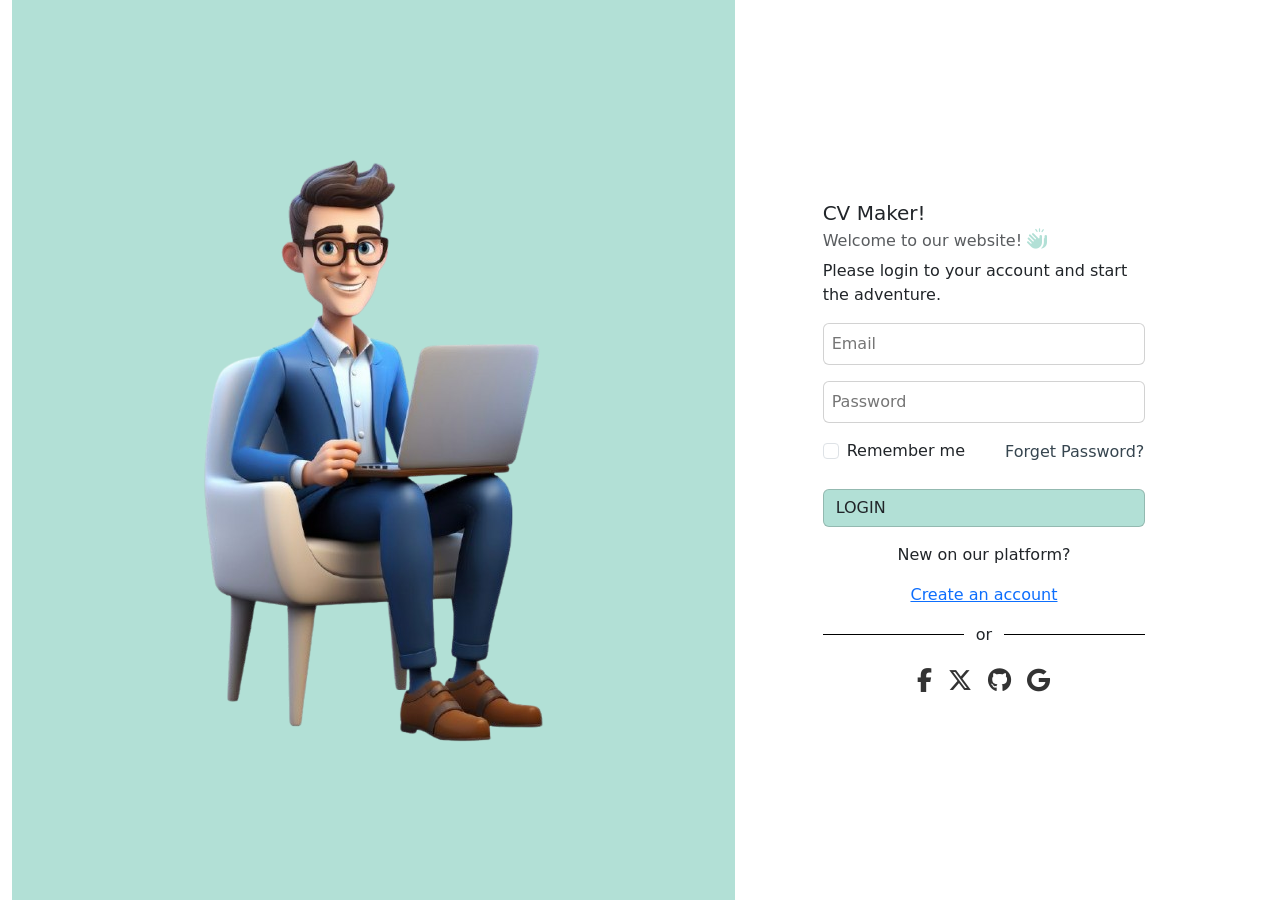
==== index.html @ 927c0a65 "Add files via upload" ====
<!DOCTYPE html>
<html lang="en">
<head>
    <link href="https://cdn.jsdelivr.net/npm/bootstrap@5.0.2/dist/css/bootstrap.min.css" rel="stylesheet">
    <link rel="stylesheet" href="https://cdnjs.cloudflare.com/ajax/libs/font-awesome/6.5.0/css/all.min.css">
    <meta charset="UTF-8">
    <meta name="viewport" content="width=device-width, initial-scale=1.0">
    <title>Document</title>
    <style>
        body{
            margin: none;
            padding: none;
        }
        .box1{
            height: 100vh;
            background-color: #B2E0D6;
            background-image: url(sss.png);
            background-repeat: no-repeat;
            background-position: center;
        }
        .box2{
            height: 100vh;
            background-color: white;
        }
      
      @media (min-width:993px){
        .ss{
            margin-top: 250px;
        }
      }
      .divider {
  display: flex;
  align-items: center;
  text-align: center;
  margin: 1rem 0;
}

.divider::before,
.divider::after {
  content: "";
  flex: 1;
  border-bottom: 1px solid black; /* Solid line */
}

.divider:not(:empty)::before {
  margin-right: 0.75em;
}

.divider:not(:empty)::after {
  margin-left: 0.75em;
}
.social-icons {
  display: flex;
  justify-content: center;
  gap: 1rem;
  margin-top: 1rem;
}

.icon {
  font-size: 1.5rem; /* adjust size here */
  color: #333;        /* default icon color */
  transition: color 0.3s;
}

.icon:hover {
  color: #B2E0D6;     /* change on hover */
}
         .icon-row {
      display: flex;
      gap: 15px;
      justify-content: center;
      align-items: center;
      margin-top: 40px;
    }

    .hand-icon {
      font-size: 20px;
      color: #B2E0D6; /* Default color (you can customize this) */
      cursor: pointer;
      transition: color 0.3s ease;
    }

    .hand-icon:hover {
      color: #36454F; /* Optional hover effect */
    }
         input:hover{
             cursor: pointer;
             transition:  0.9s ease;
             box-shadow: 0 0 10px #B2E0D6;
        }
    </style>
</head>
<body>
    <div class="container-fluid">
    <div class="row">
      <div class="col-12 col-lg-7 col-md-6 col-sm-12">
        <div class="box1">
        </div>
      </div>
  <div class="col-12 col-lg-4 col-md-6 col-sm-12">
  <div class="box2 d-flex justify-content-center align-items-center" style="min-height: 100vh;">
    <div class="card ms-lg-5" style="width: 180rem; background: transparent; border: none;">
      <div class="card-body">
        <h5 class="card-title">CV Maker!</h5>
        <h6 class="card-subtitle mb-2 text-muted">Welcome to our website! <i class="fas fa-hands-clapping hand-icon"></i></h6>
     
   

        <p class="card-text">Please login to your account and start the adventure.</p>

        <!-- Email Input -->
        <input type="text" class="card p-2 w-100" placeholder="Email" id="gmail">

        <!-- Password Input -->
        <input type="password" class="card mt-3 p-2 w-100" placeholder="Password" id="password">

        <!-- Checkbox (left) and Forget Password (right) in same row -->
        <div class="d-flex justify-content-between align-items-center mt-3">
          <div class="form-check">
            <input class="form-check-input" type="checkbox" id="flexCheckDefault" >
            <label class="form-check-label" for="flexCheckDefault">Remember me</label>
          </div>
          <button class="btn  p-0" type="button" style="color: #36454F;">Forget Password?</button>
        </div>

        <!-- Login Button -->
        <button class="card btn mt-4 w-100" type="button" style="background-color: #B2E0D6;" onclick="login()" >LOGIN</button>
        <p class="mt-3 mb-3" style="text-align: center;">New on our platform?</p>
        <a href="" class="d-block text-center">Create an account</a>
        <div class="divider">
  <span>or</span>
</div>
<div class="social-icons">
  <a href="#" class="icon facebook"><i class="fab fa-facebook-f"></i></a>
  <a href="#" class="icon twitter"><i class="fab fa-x-twitter"></i></a>
  <a href="#" class="icon github"><i class="fab fa-github"></i></a>
  <a href="#" class="icon google"><i class="fab fa-google"></i></a>
</div>
      </div>
    </div>
  </div>
</div>
    
  </div>
</div>
      <script src="login.js"></script>
    <script src="https://cdn.jsdelivr.net/npm/bootstrap@5.0.2/dist/js/bootstrap.bundle.min.js"></script>
</body>
</html>
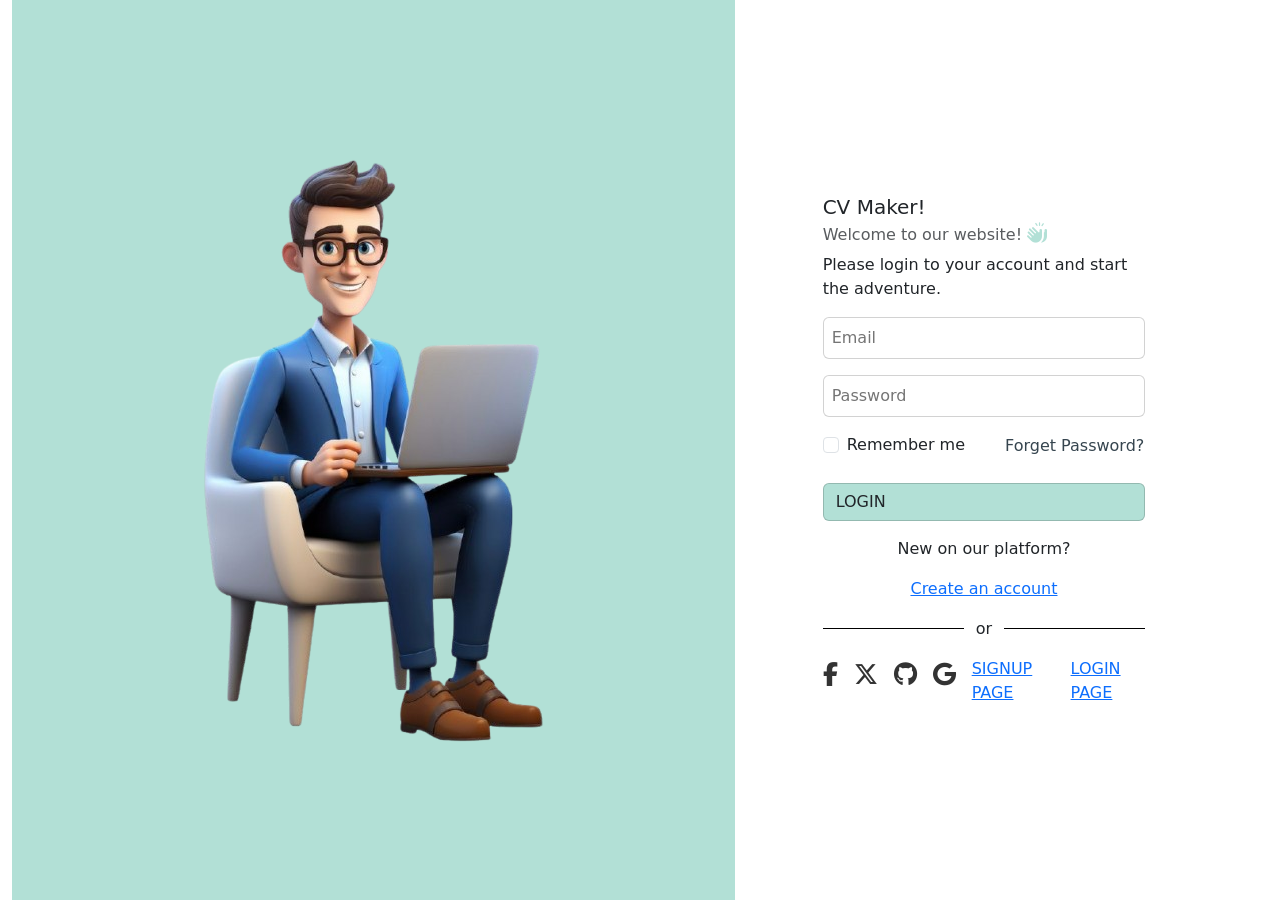
==== commit 18df0363: "Fix HTML structure and add signup/login links" ====
--- a/index.html
+++ b/index.html
@@ -135,6 +135,8 @@
   <a href="#" class="icon twitter"><i class="fab fa-x-twitter"></i></a>
   <a href="#" class="icon github"><i class="fab fa-github"></i></a>
   <a href="#" class="icon google"><i class="fab fa-google"></i></a>
+    <a href="signup_1.html" ></i0>SIGNUP PAGE</a>
+     <a href="login_1.html" ></i0>LOGIN PAGE</a>
 </div>
       </div>
     </div>
@@ -148,3 +150,4 @@
 </body>
 </html>
 
+
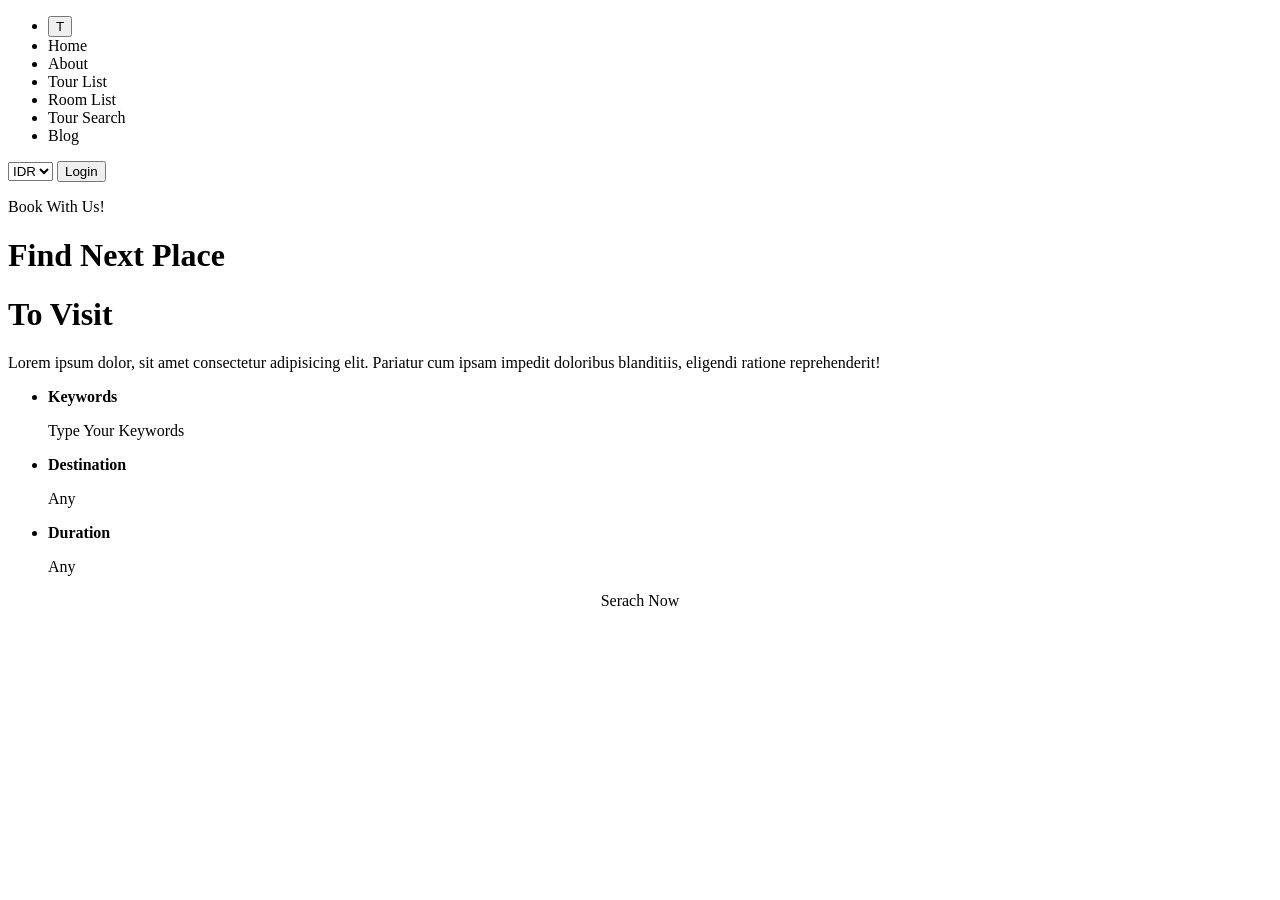
==== commit 95940147: "Refactor index.html with custom styles and layout Removed Bootstrap and Font Awesome links, added cu" ====
--- a/index.html
+++ b/index.html
@@ -1,153 +1,93 @@
 <!DOCTYPE html>
 <html lang="en">
 <head>
-    <link href="https://cdn.jsdelivr.net/npm/bootstrap@5.0.2/dist/css/bootstrap.min.css" rel="stylesheet">
-    <link rel="stylesheet" href="https://cdnjs.cloudflare.com/ajax/libs/font-awesome/6.5.0/css/all.min.css">
     <meta charset="UTF-8">
     <meta name="viewport" content="width=device-width, initial-scale=1.0">
     <title>Document</title>
-    <style>
-        body{
-            margin: none;
-            padding: none;
-        }
-        .box1{
-            height: 100vh;
-            background-color: #B2E0D6;
-            background-image: url(sss.png);
-            background-repeat: no-repeat;
-            background-position: center;
-        }
-        .box2{
-            height: 100vh;
-            background-color: white;
-        }
-      
-      @media (min-width:993px){
-        .ss{
-            margin-top: 250px;
-        }
-      }
-      .divider {
-  display: flex;
-  align-items: center;
-  text-align: center;
-  margin: 1rem 0;
-}
-
-.divider::before,
-.divider::after {
-  content: "";
-  flex: 1;
-  border-bottom: 1px solid black; /* Solid line */
-}
-
-.divider:not(:empty)::before {
-  margin-right: 0.75em;
-}
-
-.divider:not(:empty)::after {
-  margin-left: 0.75em;
-}
-.social-icons {
-  display: flex;
-  justify-content: center;
-  gap: 1rem;
-  margin-top: 1rem;
-}
-
-.icon {
-  font-size: 1.5rem; /* adjust size here */
-  color: #333;        /* default icon color */
-  transition: color 0.3s;
-}
-
-.icon:hover {
-  color: #B2E0D6;     /* change on hover */
-}
-         .icon-row {
-      display: flex;
-      gap: 15px;
-      justify-content: center;
-      align-items: center;
-      margin-top: 40px;
-    }
-
-    .hand-icon {
-      font-size: 20px;
-      color: #B2E0D6; /* Default color (you can customize this) */
-      cursor: pointer;
-      transition: color 0.3s ease;
-    }
-
-    .hand-icon:hover {
-      color: #36454F; /* Optional hover effect */
-    }
-         input:hover{
-             cursor: pointer;
-             transition:  0.9s ease;
-             box-shadow: 0 0 10px #B2E0D6;
-        }
-    </style>
+    <!-- CSS FILE -->
+    <link rel="stylesheet" href="style.css">
+    <!-- FONT CDM -->
+    <link rel="preconnect" href="https://fonts.googleapis.com">
+    <link rel="preconnect" href="https://fonts.gstatic.com" crossorigin>
+    <link href="https://fonts.googleapis.com/css2?family=Poppins:wght@100;200;300;400;500;600;700;800;900&display=swap" rel="stylesheet">
+    <!-- REMIX ICON CDN -->
+     <link
+  href="https://cdn.jsdelivr.net/npm/remixicon@4.6.0/fonts/remixicon.css"
+  rel="stylesheet"
+     />
 </head>
 <body>
-    <div class="container-fluid">
-    <div class="row">
-      <div class="col-12 col-lg-7 col-md-6 col-sm-12">
-        <div class="box1">
+    <!-- NAVBAR -->
+     <div class="navbar">
+        <div class="nav_section">
+            <div class="nav_left_side">
+                <ul class="nav_option_list" >
+                    <li><button class="t_button" >T</button></li>
+                    <li>Home</li>
+                    <li>About</li>
+                    <li>Tour List</li>
+                    <li>Room List</li>
+                    <li>Tour Search</li>
+                    <li>Blog</li>
+                </ul>
+            </div>
+            <div class="nav_right_side">
+                <div class="right_nav_items" >
+                <select name="" id="" class="idr_select">
+                    <option value="">IDR</option>
+                </select>
+                <button class="login_button" >Login</button>
+                </div>
+            </div>
+        </div>
+     </div>
+     <!-- HERO'S SECTION -->
+      <div class="heros_area">
+        <div class="heros_section">
+            <div class="hero_left_side">
+                <p class="book_text" >Book With Us!</p>
+                <h1 class="head_1" >Find Next Place</h1>
+                <h1 class="head_2" >To <span class="visit_text" >Visit</span></h1>
+                <p class="loream_text" >Lorem ipsum dolor, sit amet consectetur adipisicing elit. Pariatur cum ipsam impedit doloribus blanditiis, eligendi ratione reprehenderit! </p>
+                <div class="heros_option_box">
+                    <div>
+                    <ul class="heros_options" >
+                        <li>
+                            <div>
+                                <b>Keywords</b>
+                                <p class="option_bottom" >Type Your Keywords</p>
+                            </div>
+                        </li>
+                        <li>
+                            <div>
+                                <b>Destination</b>
+                                <p class="option_bottom" >Any</p>
+                            </div>
+                        </li>
+                        <li>
+                            <div>
+                                <b>Duration</b>
+                                <p class="option_bottom" >Any</p>
+                            </div>
+                        </li>
+                    </ul>
+                    </div>
+                    <div>
+                        <div class="icon_search_class" >
+                            <div>
+                                <div class="icon_serach" >
+                                    <i class="ri-search-line"></i>
+                                </div>
+                                <p style="text-align: center;" >Serach Now</p>
+                                </div>
+                            </div>
+                    </div>
+                </div>
+            </div>
+             <div class="hero_right_side">
+                <img class="hero_image"  src="shifaaz-shamoon-_STLYdogRF4-unsplash 1.png" alt="">
+             </div>
         </div>
       </div>
-  <div class="col-12 col-lg-4 col-md-6 col-sm-12">
-  <div class="box2 d-flex justify-content-center align-items-center" style="min-height: 100vh;">
-    <div class="card ms-lg-5" style="width: 180rem; background: transparent; border: none;">
-      <div class="card-body">
-        <h5 class="card-title">CV Maker!</h5>
-        <h6 class="card-subtitle mb-2 text-muted">Welcome to our website! <i class="fas fa-hands-clapping hand-icon"></i></h6>
-     
-   
-
-        <p class="card-text">Please login to your account and start the adventure.</p>
-
-        <!-- Email Input -->
-        <input type="text" class="card p-2 w-100" placeholder="Email" id="gmail">
-
-        <!-- Password Input -->
-        <input type="password" class="card mt-3 p-2 w-100" placeholder="Password" id="password">
-
-        <!-- Checkbox (left) and Forget Password (right) in same row -->
-        <div class="d-flex justify-content-between align-items-center mt-3">
-          <div class="form-check">
-            <input class="form-check-input" type="checkbox" id="flexCheckDefault" >
-            <label class="form-check-label" for="flexCheckDefault">Remember me</label>
-          </div>
-          <button class="btn  p-0" type="button" style="color: #36454F;">Forget Password?</button>
-        </div>
-
-        <!-- Login Button -->
-        <button class="card btn mt-4 w-100" type="button" style="background-color: #B2E0D6;" onclick="login()" >LOGIN</button>
-        <p class="mt-3 mb-3" style="text-align: center;">New on our platform?</p>
-        <a href="" class="d-block text-center">Create an account</a>
-        <div class="divider">
-  <span>or</span>
-</div>
-<div class="social-icons">
-  <a href="#" class="icon facebook"><i class="fab fa-facebook-f"></i></a>
-  <a href="#" class="icon twitter"><i class="fab fa-x-twitter"></i></a>
-  <a href="#" class="icon github"><i class="fab fa-github"></i></a>
-  <a href="#" class="icon google"><i class="fab fa-google"></i></a>
-    <a href="signup_1.html" ></i0>SIGNUP PAGE</a>
-     <a href="login_1.html" ></i0>LOGIN PAGE</a>
-</div>
-      </div>
-    </div>
-  </div>
-</div>
-    
-  </div>
-</div>
-      <script src="login.js"></script>
-    <script src="https://cdn.jsdelivr.net/npm/bootstrap@5.0.2/dist/js/bootstrap.bundle.min.js"></script>
 </body>
 </html>
-
-
--- a/style.css
+++ b/style.css
@@ -0,0 +1,124 @@
+    .left_box
+    {
+      
+        border-radius: 30px;
+        height: 95vh;
+        width: 100%;
+    }
+    input
+    {
+        border: darkgray;
+    }
+    .outer-input
+    {
+        border: 1px solid gray;
+        border-radius: 5px;
+        
+    }
+    .placeholder_color
+    {
+      border: none;
+      
+    }
+      .placeholder_color:focus
+    {
+      outline: none;
+      border: none;
+      box-shadow: none;
+      
+    }
+    .placeholder_color::placeholder
+    {
+        color: lightgrey;
+    }
+    .icon_style
+    {
+        background-color: white;
+        border: none;
+    }
+  .register_btn
+  {
+    background-color: orange;
+    border: none;
+    color: white;
+  }
+    .register_btn:hover
+  {
+    background-color: gray;
+    border: none;
+    color: white;
+  }
+
+    .register_btn_1
+  {
+    border: 1px solid orange;
+
+      color: orange;
+  }
+
+    .register_btn:active
+  {
+    background-color: gray;
+    color:  black;
+    border: none;
+  }
+
+/* Extra small devices (xs: <576px) */
+@media (max-width: 575.98px) {
+ .upper-box_2
+ {
+    margin-left: 100px;
+    margin-top: 70px;
+ }
+.forget_password
+  {
+    font-size: 12px;
+  }
+  .remember_me
+  {
+     font-size: 12px;   
+  }
+  .outer_company_box
+  {
+    display: flex;
+    justify-content: center;
+    padding-left: 90px;
+  }
+}
+
+/* Small devices (sm: ≥576px and <768px) */
+@media (min-width: 576px) and (max-width: 767.98px) {
+  /* Your CSS here */
+}
+
+/* Medium devices (md: ≥768px and <992px) */
+@media (min-width: 768px) and (max-width: 991.98px) {
+  .forget_password
+  {
+    font-size: 12px;
+  }
+  .remember_me
+  {
+     font-size: 12px;
+  }
+  
+
+}
+
+/* Large devices (lg: ≥992px and <1200px) */
+@media (min-width: 992px) and (max-width: 1199.98px) {
+  /* Your CSS here */
+
+}
+
+/* Extra large devices (xl: ≥1200px and <1400px) */
+@media (min-width: 1200px) and (max-width: 1399.98px) {
+  /* Your CSS here */
+ 
+}
+
+/* XXL devices (xxl: ≥1400px) */
+@media (min-width: 1400px) {
+  /* Your CSS here */
+  
+}
